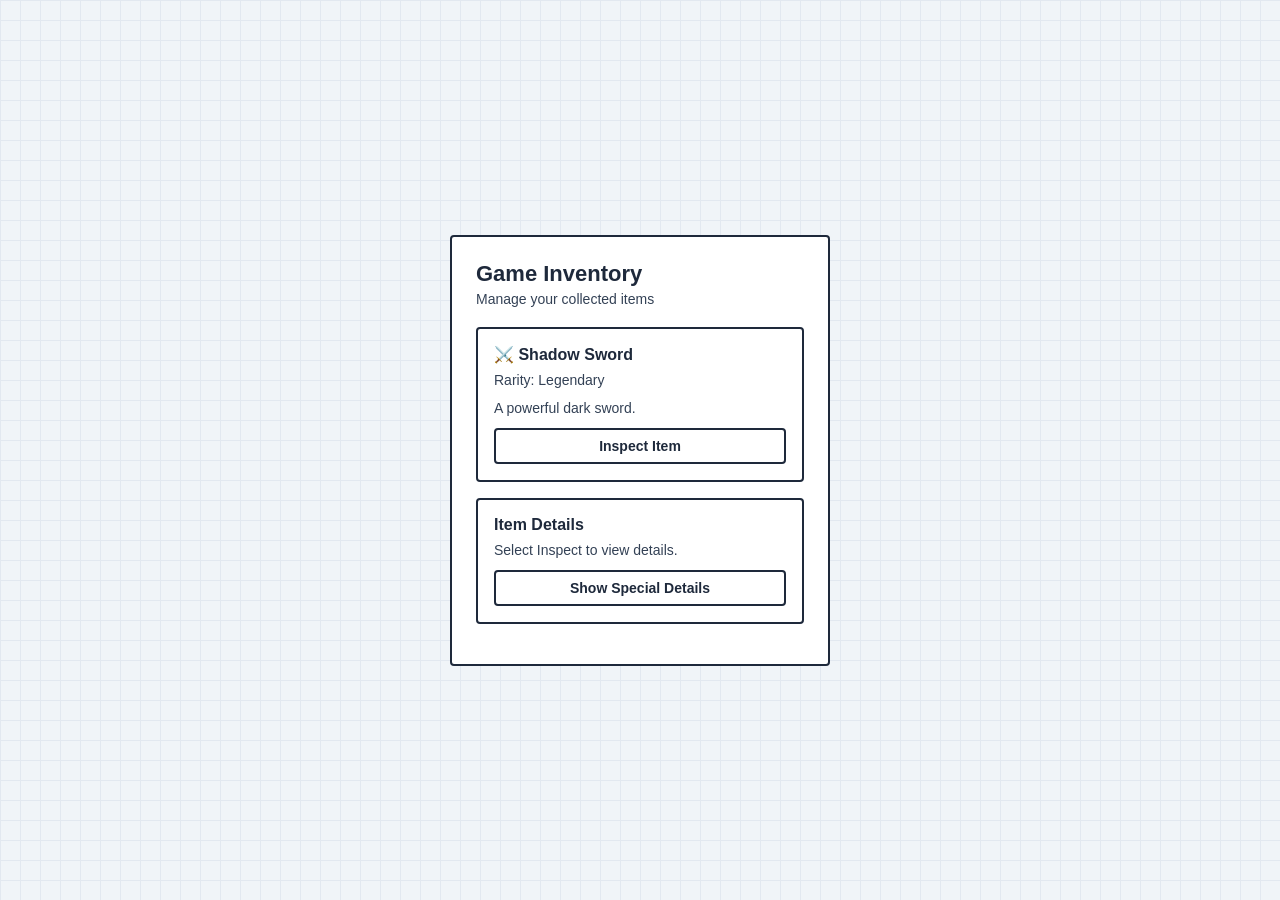
==== game-inventory-editor/index.html @ ba7dc59d "game inventory editor" ====
<!DOCTYPE html>
<html lang="en">
<head>
    <meta charset="UTF-8">
    <meta name="viewport" content="width=device-width, initial-scale=1.0">
    <title>Game Inventory Item Editor</title>
    <link rel="stylesheet" href="style.css">
</head>
<body>
    

<div class="inventory">
  <h2>Game Inventory</h2>
  <p>Manage your collected items</p>

  <div class="item-card">
    <h3>⚔️ Shadow Sword</h3>
    <p>Rarity: Legendary</p>
    <p class="description" id="itmDiscription">A powerful dark sword.</p>
    <button id="inspectBtn">Inspect Item</button>
  </div>

  <div class="details" id="specialItmDetails">
    <h3>Item Details</h3>
    <p id="itemDetails">Select Inspect to view details.</p>

    <p id="itmSpeciality"><b>Rarity = <span style="color: red; font-family: 'Gill Sans', 'Gill Sans MT', Calibri, 'Trebuchet MS', sans-serif;">Mythic</span></b><br>
    <b>Speciality = <span style="color: blue; font-family: 'Gill Sans', 'Gill Sans MT', Calibri, 'Trebuchet MS', sans-serif">Its Special Ability To Kill One Shot.</span></b>
    </p>

    <button id="specialBtn">Show Special Details</button>
  </div>
</div>

<script src="script.js"></script>
</body>
</html>
---- game-inventory-editor/style.css ----
* {
  box-sizing: border-box;
  margin: 0;
  padding: 0;
  font-family: sans-serif;
}

body {
  background-color: #f0f4f8;
  background-image: linear-gradient(#e2e8f0 1px, transparent 1px), linear-gradient(90deg, #e2e8f0 1px, transparent 1px);
  background-size: 20px 20px;
  display: flex;
  justify-content: center;
  align-items: center;
  min-height: 100vh;
}

.inventory {
  background-color: #ffffff;
  border: 2px solid #1e293b;
  border-radius: 4px;
  padding: 24px;
  width: 380px;
}

.inventory h2 {
  color: #1e293b;
  font-size: 22px;
  margin-bottom: 4px;
}

.inventory > p {
  color: #334155;
  font-size: 14px;
  margin-bottom: 20px;
}

.item-card, .details {
  border: 2px solid #1e293b;
  border-radius: 4px;
  padding: 16px;
  margin-bottom: 16px;
  background-color: #ffffff;
}

.item-card h3, .details h3 {
  color: #1e293b;
  font-size: 16px;
  margin-bottom: 8px;
}

.item-card p, .details p {
  color: #334155;
  font-size: 14px;
  margin-bottom: 12px;
}

button {
  width: 100%;
  padding: 8px;
  background-color: #ffffff;
  border: 2px solid #1e293b;
  border-radius: 4px;
  color: #1e293b;
  font-weight: 600;
  font-size: 14px;
  cursor: pointer;
  text-align: center;
}

button:hover {
  background-color: #f8fafc;
}
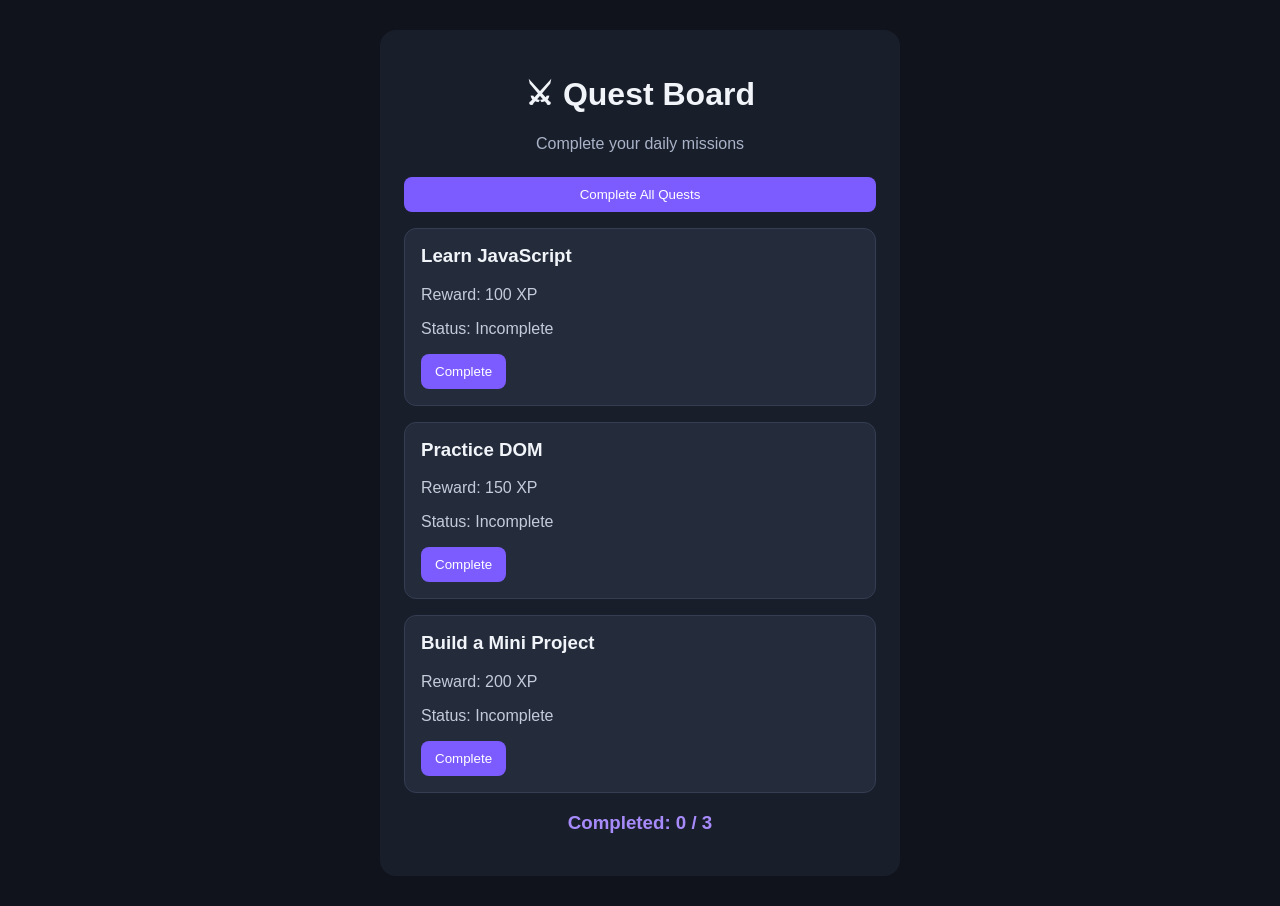
==== commit 37b8cc75: "game inventory editor" ====
--- a/game-inventory-editor/index.html
+++ b/game-inventory-editor/index.html
@@ -1,37 +1,46 @@
+
 <!DOCTYPE html>
 <html lang="en">
 <head>
-    <meta charset="UTF-8">
-    <meta name="viewport" content="width=device-width, initial-scale=1.0">
-    <title>Game Inventory Item Editor</title>
-    <link rel="stylesheet" href="style.css">
+  <meta charset="UTF-8">
+  <meta name="viewport" content="width=device-width, initial-scale=1.0">
+  <title>Quest Board</title>
+  <link rel="stylesheet" href="style.css">
 </head>
 <body>
-    
 
-<div class="inventory">
-  <h2>Game Inventory</h2>
-  <p>Manage your collected items</p>
+  <main class="quest-board">
+    <h1>⚔ Quest Board</h1>
+    <p>Complete your daily missions</p>
 
-  <div class="item-card">
-    <h3>⚔️ Shadow Sword</h3>
-    <p>Rarity: Legendary</p>
-    <p class="description" id="itmDiscription">A powerful dark sword.</p>
-    <button id="inspectBtn">Inspect Item</button>
-  </div>
+    <button id="completeAll">Complete All Quests</button>
 
-  <div class="details" id="specialItmDetails">
-    <h3>Item Details</h3>
-    <p id="itemDetails">Select Inspect to view details.</p>
+    <section class="quest-list">
+      <article class="quest">
+        <h3>Learn JavaScript</h3>
+        <p>Reward: 100 XP</p>
+        <p class="status">Status: Incomplete</p>
+        <button class="completeBtn">Complete</button>
+      </article>
 
-    <p id="itmSpeciality"><b>Rarity = <span style="color: red; font-family: 'Gill Sans', 'Gill Sans MT', Calibri, 'Trebuchet MS', sans-serif;">Mythic</span></b><br>
-    <b>Speciality = <span style="color: blue; font-family: 'Gill Sans', 'Gill Sans MT', Calibri, 'Trebuchet MS', sans-serif">Its Special Ability To Kill One Shot.</span></b>
-    </p>
+      <article class="quest">
+        <h3>Practice DOM</h3>
+        <p>Reward: 150 XP</p>
+        <p class="status">Status: Incomplete</p>
+        <button class="completeBtn">Complete</button>
+      </article>
 
-    <button id="specialBtn">Show Special Details</button>
-  </div>
-</div>
+      <article class="quest">
+        <h3>Build a Mini Project</h3>
+        <p>Reward: 200 XP</p>
+        <p class="status">Status: Incomplete</p>
+        <button class="completeBtn">Complete</button>
+      </article>
+    </section>
 
-<script src="script.js"></script>
+    <h3 id="summary">Completed: 0 / 3</h3>
+  </main>
+
+  <script src="script.js"></script>
 </body>
-</html>+</html>
--- a/game-inventory-editor/style.css
+++ b/game-inventory-editor/style.css
@@ -1,73 +1,77 @@
+
 * {
   box-sizing: border-box;
-  margin: 0;
-  padding: 0;
-  font-family: sans-serif;
 }
 
 body {
-  background-color: #f0f4f8;
-  background-image: linear-gradient(#e2e8f0 1px, transparent 1px), linear-gradient(90deg, #e2e8f0 1px, transparent 1px);
-  background-size: 20px 20px;
-  display: flex;
-  justify-content: center;
-  align-items: center;
-  min-height: 100vh;
+  margin: 0;
+  padding: 30px 15px;
+  font-family: Arial, sans-serif;
+  background: #10131c;
+  color: #f1f5f9;
 }
 
-.inventory {
-  background-color: #ffffff;
-  border: 2px solid #1e293b;
-  border-radius: 4px;
+.quest-board {
+  max-width: 520px;
+  margin: auto;
   padding: 24px;
-  width: 380px;
+  background: #191e2b;
+  border-radius: 16px;
 }
 
-.inventory h2 {
-  color: #1e293b;
-  font-size: 22px;
-  margin-bottom: 4px;
+h1, body > p {
+  text-align: center;
 }
 
-.inventory > p {
-  color: #334155;
-  font-size: 14px;
-  margin-bottom: 20px;
+.quest-board > p {
+  color: #aab4c8;
+  text-align: center;
+  margin-bottom: 24px;
 }
 
-.item-card, .details {
-  border: 2px solid #1e293b;
-  border-radius: 4px;
+.quest {
+  background: #242b3b;
+  border: 1px solid #343d52;
   padding: 16px;
-  margin-bottom: 16px;
-  background-color: #ffffff;
+  margin: 16px 0;
+  border-radius: 12px;
 }
 
-.item-card h3, .details h3 {
-  color: #1e293b;
-  font-size: 16px;
-  margin-bottom: 8px;
+.quest h3 {
+  margin-top: 0;
 }
 
-.item-card p, .details p {
-  color: #334155;
-  font-size: 14px;
-  margin-bottom: 12px;
+.quest p {
+  color: #c4ccda;
 }
 
 button {
-  width: 100%;
-  padding: 8px;
-  background-color: #ffffff;
-  border: 2px solid #1e293b;
-  border-radius: 4px;
-  color: #1e293b;
-  font-weight: 600;
-  font-size: 14px;
+  border: none;
+  padding: 10px 14px;
+  border-radius: 8px;
+  background: #7c5cff;
+  color: white;
   cursor: pointer;
-  text-align: center;
 }
 
 button:hover {
-  background-color: #f8fafc;
-}+  opacity: 0.85;
+}
+
+#completeAll {
+  width: 100%;
+}
+
+#summary {
+  text-align: center;
+  color: #a78bfa;
+}
+
+.quest.completed {
+  border-color: #22c55e;
+  background: #172d2a;
+}
+
+.quest.completed .status {
+  color: #4ade80;
+}
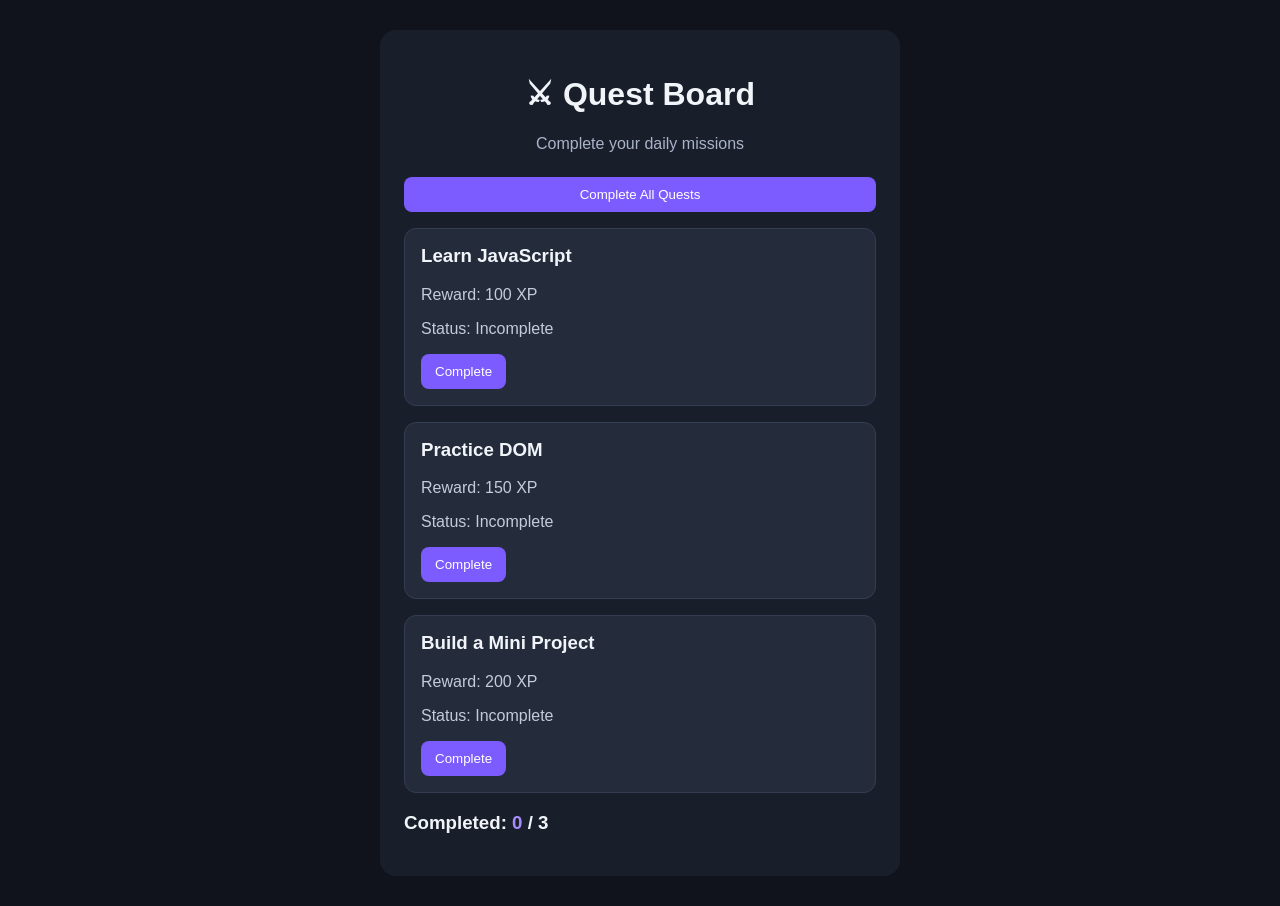
==== commit 3890117d: "Quest Board Js" ====
--- a/game-inventory-editor/index.html
+++ b/game-inventory-editor/index.html
@@ -38,7 +38,7 @@
       </article>
     </section>
 
-    <h3 id="summary">Completed: 0 / 3</h3>
+    <h3 >Completed: <span id="summary">0</span> / 3</h3>
   </main>
 
   <script src="script.js"></script>
